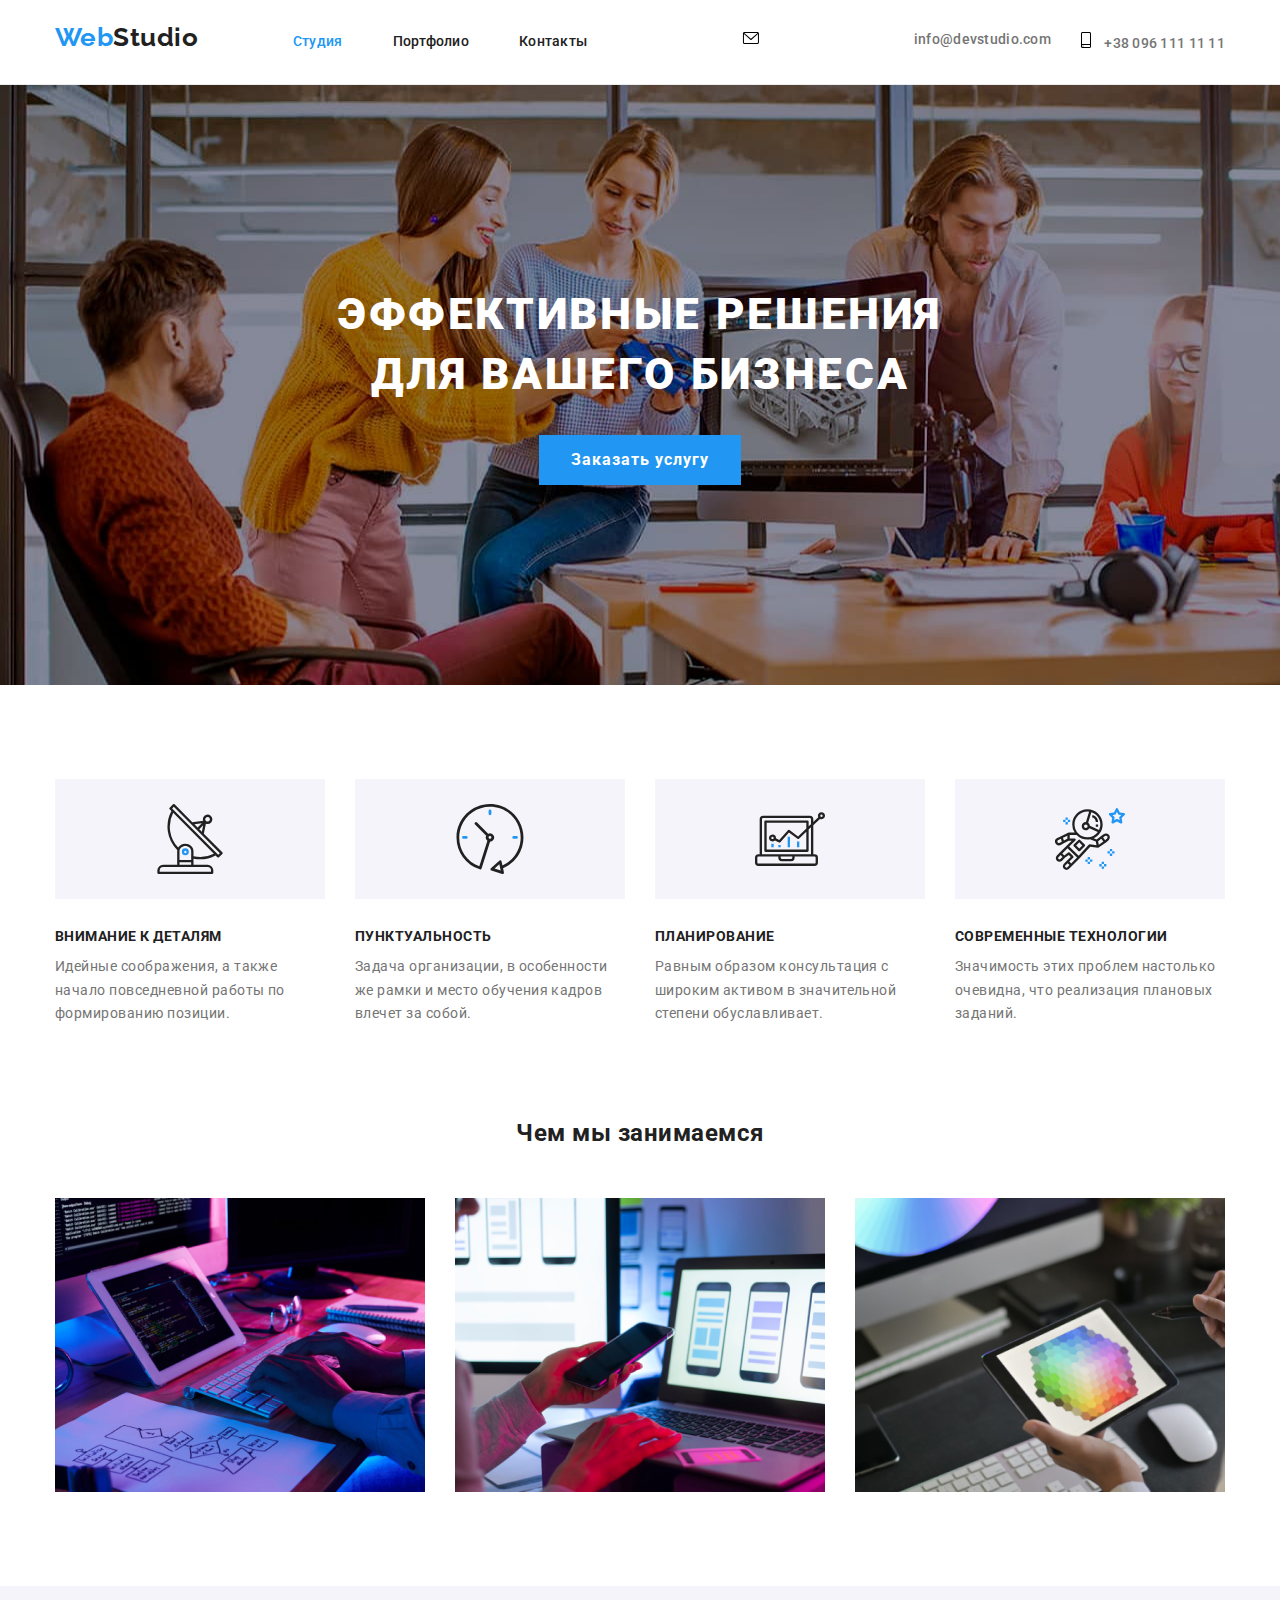
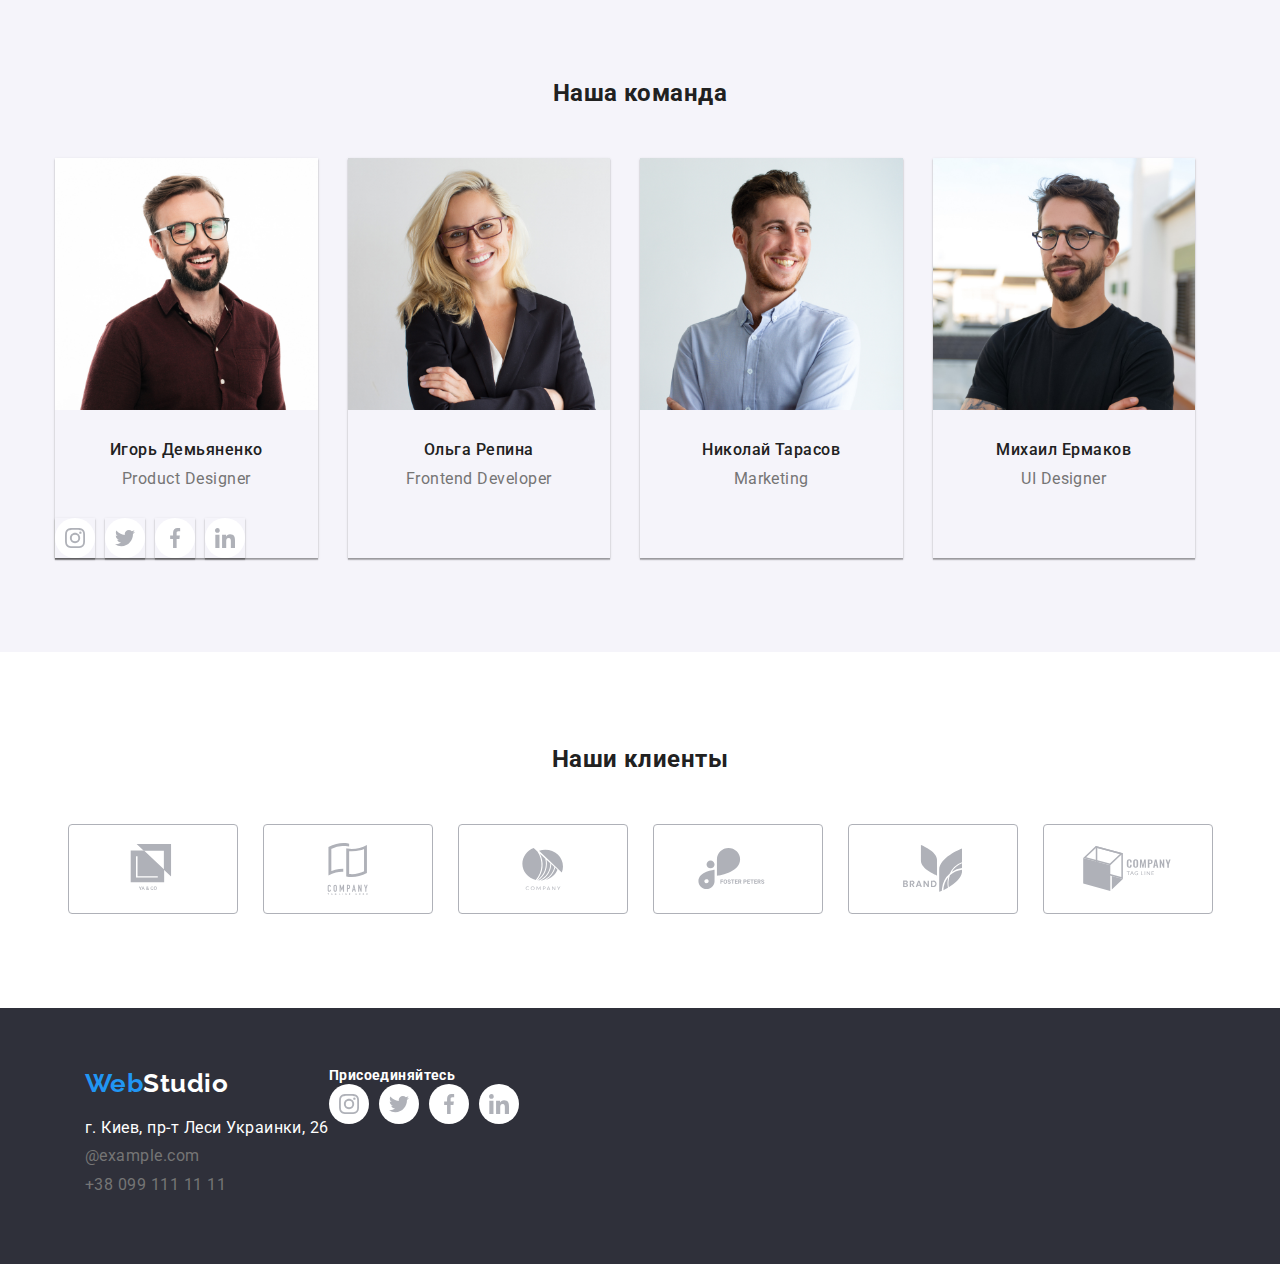
==== index.html @ 3580e2cd "Первый" ====
<!DOCTYPE html>
<html lang="ru">
<head>
    <meta charset="UTF-8">
    <meta http-equiv="X-UA-Compatible" content="IE=edge">
    <meta name="viewport" content="width=device-width, initial-scale=1.0">
    <title>WebStudio</title>
    <link rel="preconnect" href="https://fonts.gstatic.com">
    <link href="https://fonts.googleapis.com/css2?family=Raleway:wght@700&family=Roboto:wght@400;500;700;900&display=swap" rel="stylesheet">
    <link rel="stylesheet" href="https://cdnjs.cloudflare.com/ajax/libs/modern-normalize/1.0.0/modern-normalize.min.css">
    <link rel="stylesheet" href="./css/styles.css">
</head>
<body>
    <!--Верхняя линия-->
    <header class="border">
        <div class="container line">
            <nav class="nav">
                <a href="" class="log link item"><span class="log-part">Web</span>Studio</a>
                <ul class="list site">
                    <li class="menu-item"><a href="./index.html" class="menu link current">Студия</a></li>
                    <li class="menu-item"><a href="./portfolio.html" class="menu link">Портфолио</a></li>
                    <li class="menu-item"><a href="" class="menu link">Контакты</a></li>
                </ul>
            </nav>
                <ul class="list site">
                    <li >
                        <a href="mailto:info@devstudio.com" class="menu add-foot link">
                        <svg class="menu-svg" wigght="16px" height="12px">
                            <use href="./images/symbol-defs.svg#icon-envelope"></use>
                        </svg>
                        info@devstudio.com
                    </a>
                    </li>
                    <li class="gis">
                        <a href="tel:+380961111111" class="menu add-foot link">
                        <svg class="menu-svg" width="10px" height="16px">
                            <use href="./images/symbol-defs.svg#icon-smartphone"></use>
                        </svg>
                        +38 096 111 11 11
                    </a>
                </li>
                </ul>
        </div>
    </header>
    <main>
     <!--Шапка-->
        <section class="hat">
            <h1 class="big-title">Эффективные решения <br> для вашего бизнеса</h1>
            <button type="button" class="button">Заказать услугу</button>
        </section>
        <!--Особенности-->
            <section class="section">
                <div class="container">
                    <h2 class="visually-hidden"> Приоритеты </h2>
                    <ul class="list job ">
                        <li>
                            <div class="block-svg">
                                <svg class="job-svg">
                                    <use href="./images/symbol-defs.svg#icon-antenna"></use>
                                </svg>
                            </div>
                            <h3 class="title">Внимание к деталям</h3>
                            <p class="article">Идейные соображения, а также начало повседневной работы по формированию позиции.</p>
                        </li>
                        <li>
                            <div class="block-svg">
                                <svg class="job-svg">
                                    <use href="./images/symbol-defs.svg#icon-clock"></use>
                                </svg>
                            </div>
                            <h3 class="title">Пунктуальность</h3>
                            <p class="article">Задача организации, в особенности же рамки и место обучения кадров влечет за собой.</p>
                        </li>
                        <li>
                            <div class="block-svg">
                                <svg class="job-svg">
                                    <use href="./images/symbol-defs.svg#icon-diagram"></use>
                                </svg>
                            </div>
                            <h3 class="title">Планирование</h3>
                            <p class="article">Равным образом консультация с широким активом в значительной степени обуславливает.</p>
                        </li>
                        <li>
                            <div class="block-svg">
                                <svg class="job-svg">
                                    <use href="./images/symbol-defs.svg#icon-astronaut"></use>
                                </svg>
                            </div>
                            <h3 class="title" >Современные технологии</h3>
                            <p class="article">Значимость этих проблем настолько очевидна, что реализация плановых заданий.</p>
                        </li>
                    </ul>
                </div>
            </section>
            <!--Занятия-->
            <section class="section page-job">
                <div class="container">
                    <h2 class="title-job">Чем мы занимаемся</h2>
                    <ul class="list job">
                        <li><img src="./images/img.png" width="370" alt="Комп"></li>
                        <li><img src="./images/img(1).png" width="370" alt="Телефон"></li>
                        <li><img src="./images/img(2).png" width="370" alt="Планшет"></li>
                    </ul>
                </div>
            </section>
            <!--Команда-->
            <section class=" section our-squad">
                <div class="container">
                    <h2 class="squad">Наша команда</h2>
                    <ul class="list team">
                        <li>
                            <img src="./images/comands/img.jpg" width="270" alt="Игорь Демьяненко">
                            <h3 class="art-st name">Игорь Демьяненко</h3>
                            <p lang="en" class="art-st work">Product Designer</p>
                            <ul class=" list networks">
                                <li class="li-network" >
                                    <a class="log-network" href="">
                                        <svg class="network-svg">
                                            <use href="./images/symbol-defs.svg#icon-instagram"></use>
                                        </svg>
                                    </a>
                                </li>
                                <li class="li-network" >
                                    <a class="log-network" href="">
                                        <svg class="network-svg">
                                            <use href="./images/symbol-defs.svg#icon-twitter"></use>
                                        </svg>
                                    </a>
                                </li>
                                <li class="li-network" >
                                    <a class="log-network" href="">
                                        <svg class="network-svg">
                                            <use href="./images/symbol-defs.svg#icon-facebook"></use>
                                        </svg>
                                    </a>
                                </li>
                                <li class="li-network" >
                                    <a class="log-network" href="">
                                        <svg class="network-svg">
                                            <use href="./images/symbol-defs.svg#icon-linkedin"></use>
                                        </svg>
                                    </a>
                                </li>
                            </ul>
                        </li>
                        <li>
                            <img src="./images/comands/img(1).jpg" width="270" alt="Ольга Репина">
                            <h3 class="art-st name">Ольга Репина</h3>
                            <p lang="en" class="art-st work">Frontend Developer</p>
                        </li>
                        <li>
                            <img src="./images/comands/img(2).jpg" width="270" alt="Николай Тарасов">
                            <h3 class="art-st name">Николай Тарасов</h3>
                            <p lang="en" class="art-st work">Marketing</p>
                        </li>
                        <li>
                            <img src="./images/comands/img(3).jpg" width="270" alt="Михаил Ермаков">
                            <h3 class="art-st name">Михаил Ермаков</h3>
                            <p lang="en" class="art-st work">UI Designer</p>
                        </li>
                    </ul>
                </div>
            </section>
            <!--Наши клиенты-->
            <section class="section">
                <div class="container">
                    <h2 class="squad">Наши клиенты</h2>
                    <ul class="list clints">
                        <li class="list-clints-svg"> 
                            <a class="list-clints" href="">
                                <svg class="clint-svg" wight="44.27" height="49.23"> 
                                    <use href="./images/symbol-defs.svg#icon-logo"></use>
                                </svg>
                            </a>
                        </li>
                        <li class="list-clints-svg">
                            <a class="list-clints" href="">
                                <svg class="clint-svg" wight="40" height="52">
                                    <use href="./images/symbol-defs.svg#icon-logo2"></use>
                                </svg>
                            </a>
                        </li>
                        <li class="list-clints-svg">
                            <a class="list-clints" href="">
                                <svg class="clint-svg" wight="41" height="42.6">
                                    <use href="./images/symbol-defs.svg#icon-logo3"></use>
                                </svg>
                            </a>
                        </li>
                        <li class="list-clints-svg">
                            <a class="list-clints" href="">
                                <svg class="clint-svg" width="79.66" height="42.02">
                                    <use href="./images/symbol-defs.svg#icon-logo4"></use>
                                </svg>
                            </a>
                        </li>
                        <li class="list-clints-svg">
                            <a class="list-clints" href="">
                                <svg class="clint-svg" width="59" height="47">
                                    <use href="./images/symbol-defs.svg#icon-logo5"></use>
                                </svg>
                            </a>
                        </li>
                        <li class="list-clints-svg">
                            <a class="list-clints" href="">
                                <svg class="clint-svg" width="88.42px" height="45.44px">
                                    <use href="./images/symbol-defs.svg#icon-logo6"></use>
                                </svg>
                            </a>
                        </li>
                    </ul>
                </div>
            </section>
    </main>
    <!--Подвал-->
    <footer class="footer">
        <div class="container footer-flex">
            <div class="footer-hiro">
            <a href="" class="log link footer-log"><span class="log-part">Web</span>Studio</a>
            <address class="add-style">
                <ul class="list">
                    <li class="map gis-foot"> г. Киев, пр-т Леси Украинки, 26 </li>
                    <li class="gis-foot"><a href="mailto:info@example.com" class="link add-foot">@example.com</a></li>
                    <li class="gis-foot"><a href="tel:+380991111111" class="link add-foot">+38 099 111 11 11</a></li>
                </ul>
            </address>
            </div>
            <div class="second-network">
                <h2 class="title-network">Присоединяйтесь</h2>
                <ul class=" list networks">
                    <li class="li-network" >
                        <a class="log-network" href="">
                            <svg class="network-svg">
                                <use href="./images/symbol-defs.svg#icon-instagram"></use>
                            </svg>
                        </a>
                    </li>
                    <li class="li-network" >
                        <a class="log-network" href="">
                            <svg class="network-svg">
                                <use href="./images/symbol-defs.svg#icon-twitter"></use>
                            </svg>
                        </a>
                    </li>
                    <li class="li-network" >
                        <a class="log-network" href="">
                            <svg class="network-svg">
                                <use href="./images/symbol-defs.svg#icon-facebook"></use>
                            </svg>
                        </a>
                    </li>
                    <li class="li-network" >
                        <a class="log-network" href="">
                            <svg class="network-svg">
                                <use href="./images/symbol-defs.svg#icon-linkedin"></use>
                            </svg>
                        </a>
                    </li>
                </ul>
            </div>
        </div>
    </footer>
</body>
</html>
---- css/styles.css ----
/*Общее*/
:root{
    --acttiv-cl: #2196F3;
    --text-cl: #212121;
    --blfon-text-cl: #FFFFFF;
    --articl-text-cl: #757575;
    --network-cl:#AFB1B8;

    --bg-hat: #2F303A;
    --buton:#F5F4FA;
    --second-bg:#E5E5E5;
}
html{
    box-sizing: border-box;
}
*,
*::before,
*::after{
    box-sizing: inherit;
}
body{
    font-family: 'Roboto', sans-serif;
    letter-spacing: 0.03em;
    color: var(--text-cl);
    margin: 0;
}
h1,h2,h3,p{
    margin: 0px;
}
img{
    display: block;
    width: 100%;
}
.visually-hidden {
    position: absolute !important;
    clip: rect(1px 1px 1px 1px);
    clip: rect(1px, 1px, 1px, 1px);
    padding: 0 !important;
    border: 0 !important;
    height: 1px !important;
    width: 1px !important;
    overflow: hidden;
}
.link{
    text-decoration: none;
    color: inherit;
}
.list{
    list-style: none;
    margin: 0px;
    padding: 0px;
}
.container{
    width: 1200px;
    padding-right: 15px;
    padding-left: 15px;
    margin-right: auto;
    margin-left: auto;
}
.section{
    padding-top: 94px;
    padding-bottom: 94px;
}
/*Линия*/
.border{
    border-bottom: 1px solid #ECECEC;
}
.line{
    display: flex;
    align-items: center;
    justify-content: flex-start;
}
.nav{
    margin-right: auto;
}
.site{
    display: inline-flex;
}
.site .menu-item{
    margin-right: 50px;
}
.menu-item .menu{
    padding-top: 32px;
    padding-bottom: 32px;
}
.list .menu{
    display: block;
    padding-top: 32px;
    padding-bottom: 32px;
}
.site li:last-child{
    margin-right: 0px;
}
.log{
    font-family: 'Raleway', sans-serif;
    font-weight: bold;
    font-size: 26px;
    line-height: 1.19;
}
.log-part{
    color: var(--acttiv-cl);
}
.menu-item{    
    display: block;
}
.item{
    margin-right: 90px;
}
.menu{
    font-weight: 500;
    font-size: 14px;
    line-height: 1.14;
    letter-spacing: 0.02em;
}
.menu:hover,
.menu:focus{
    color: var(--acttiv-cl);
}
.menu.link.current{
    color: var(--acttiv-cl);
}
.gis{
    margin-left: 30px;
}
.menu-svg{
    display: inline-block;
    margin-left: 0px;
    margin-right: 10px;
}
/*Шапка*/
.hat{
    background-image: url(/images/grup.jpg);
    background-repeat: no-repeat;
    background-size: cover;
    max-width: 1600px;
    background-color: var(--bg-hat);
    text-align: center;
    margin-top: auto;
    margin-bottom: auto;
    padding-bottom: 200px;
    padding-top: 200px;
}
.big-title{
    color: var(--blfon-text-cl);
    font-weight: 900;
    font-size: 44px;
    line-height: 1.36;
    text-transform: uppercase;
    letter-spacing: 0.06em;
    margin-bottom: 30px;
}
.button{
    background-color: var(--acttiv-cl);
    color: var(--blfon-text-cl);
    font-weight: bold;
    font-size: 16px;
    line-height: 1.87;
    letter-spacing: 0.06em;
    cursor: pointer;
    min-width: 200px;
    min-height: 50px;
    padding: 10px 32px;
    text-align: center;
    border: none;
}
.button:hover,
.button:focus{
    background-color: var(--acttiv-cl);
    color: var(--blfon-text-cl);
}
.team{
    display: flex;
}
/*Текст*/
.job{
    display:flex;
}
.job li{
    margin-right: 30px;
}
.job li:last-child{
    margin-right: 0px;
}
.block-svg{
    padding-top: 25px;
    margin-bottom: 30px;
    width: 270px;
    height: 120px;
    background-color: var(--buton);
}
.job-svg{
    display: block;
    margin-left: auto;
    margin-right: auto;
    width: 70px;
    height: 70px;
}
.title{
    font-weight: bold;
    font-size: 14px;
    line-height: 1.14;
    text-transform: uppercase;
    margin-bottom: 10px;
}
.page-job{
    padding-top: 0px;
}
.title-job{
    margin-bottom: 50px;
    text-align: center;
}
.article{
    color: var(--articl-text-cl);
    font-size: 14px;
    line-height: 1.71;
}
.art-st{
    text-align: center;
    font-size: 16px;
    line-height: 1.19;    
}
.name{
    font-weight: 500;
    margin-top: 30px;
    margin-bottom: 10px;
}
.work{
    color: var(--articl-text-cl);
    margin-bottom: 30px;
}
.our-squad{
    background-color:#F5F4FA ;
}
.squad{
    text-align: center;
    margin-bottom: 50px;
}
.team li{
    margin-right: 30px;
    box-shadow:  0px 1px 3px rgba(0, 0, 0, 0.12), 0px 1px 1px rgba(0, 0, 0, 0.14), 0px 2px 1px rgba(0, 0, 0, 0.2);
}
.networks{
    display: inline-flex;
    
}
.li-network:not(:last-child){
    margin-right: 10px;
}
.log-network{
    display: flex;
    align-items: center;
    justify-content: center;
    width: 40px;
    height: 40px;
    border-radius: 50%;
    background-color: #FFFFFF;
}
.log-network:hover .network-svg,
.log-network:focus .network-svg{
    fill: var(--buton);
}
.log-network:hover,
.log-network:hover{
    background-color: var(--acttiv-cl);
}
.network-svg{
    width: 20px;
    height: 20px;
    fill: var(--network-cl);
}
/*Наши клиенты*/
.clints{
    display: flex;
}
.list-clints-svg{
    margin-left: auto;
    margin-right: auto;
}
.list-clints{
    display: flex;
    align-items: center;
    justify-content: center;
    width: 170px;
    height: 90px;
    border: 1px solid #AFB1B8;
    box-sizing: border-box;
    border-radius: 4px;
}
.clint-svg{
    fill: #AFB1B8;
}
.list-clints:hover .clint-svg,
.list-clints:focus .clint-svg{
    fill: var(--acttiv-cl);
}
.list-clints:hover,
.list-clints:focus{
    border-color: var(--acttiv-cl);
}
/*Футер*/
.footer{
    background-color: var(--bg-hat);
    color: var(--blfon-text-cl);
    padding-top: 60px;
    padding-bottom: 60px;
}
.add-style{
    margin-top: 20px;
    font-style: inherit;
}
.map{
    color: var(--blfon-text-cl);
}
.add-foot{
    color: var(--articl-text-cl);
}
.add-foot:hover,
.add-foot:focus{
    color: var(--acttiv-cl);
}
.gis-foot{
    margin-bottom: 10px;
}
.footer-flex{
    display: flex;
}
.footer-hiro{
    display: block;
    margin-left: 30px;
}
.title-network{
    font-weight: bold;
    font-size: 14px;
    line-height: 1.14;
    letter-spacing: 0.03em;
}
.second-network{
    display: block;
}
/*Page2*/
.search{
    display: flex;
    justify-content: center;
    margin-bottom: 50px;
}
.content{
    display: flex;
    flex-wrap: wrap;
    padding: 0px;
    margin-right: -30px;
    margin-top: -30px;
    margin-left: -30px;
}
.card{
    padding: 20px 24px;
}
.list-img{
    background: #FFFFFF;
    border: 1px solid #EEEEEE;
    margin-top: 30px;
}
.content>.list-img{
    flex-basis: calc((100% - 3 * 30px) / 3);
    margin-top: 30px;
    margin-left: 30px;
}
.manu-work{
    font-weight: 500;
    font-size: 16px;
    line-height: 1.67;
    text-align: center;
    cursor: pointer;
    padding: 6px 22px;
    margin-left: 8px;
    border: none;
    border-radius: 5px;
}
.manu-work:hover,
.manu-work:focus{
    background-color: var(--acttiv-cl);
    color: var(--buton);
}
.manu-work.all{
    background-color: var(--acttiv-cl);
    color: var(--blfon-text-cl);
}
.second-title{
    font-weight: bold;
    font-size: 18px;
    line-height: 2;
    letter-spacing: 0.06em;
    margin-bottom: 5px;
}
.asid{
    color: var(--articl-text-cl);
    font-size: 16px;
    line-height: 1.9;
}
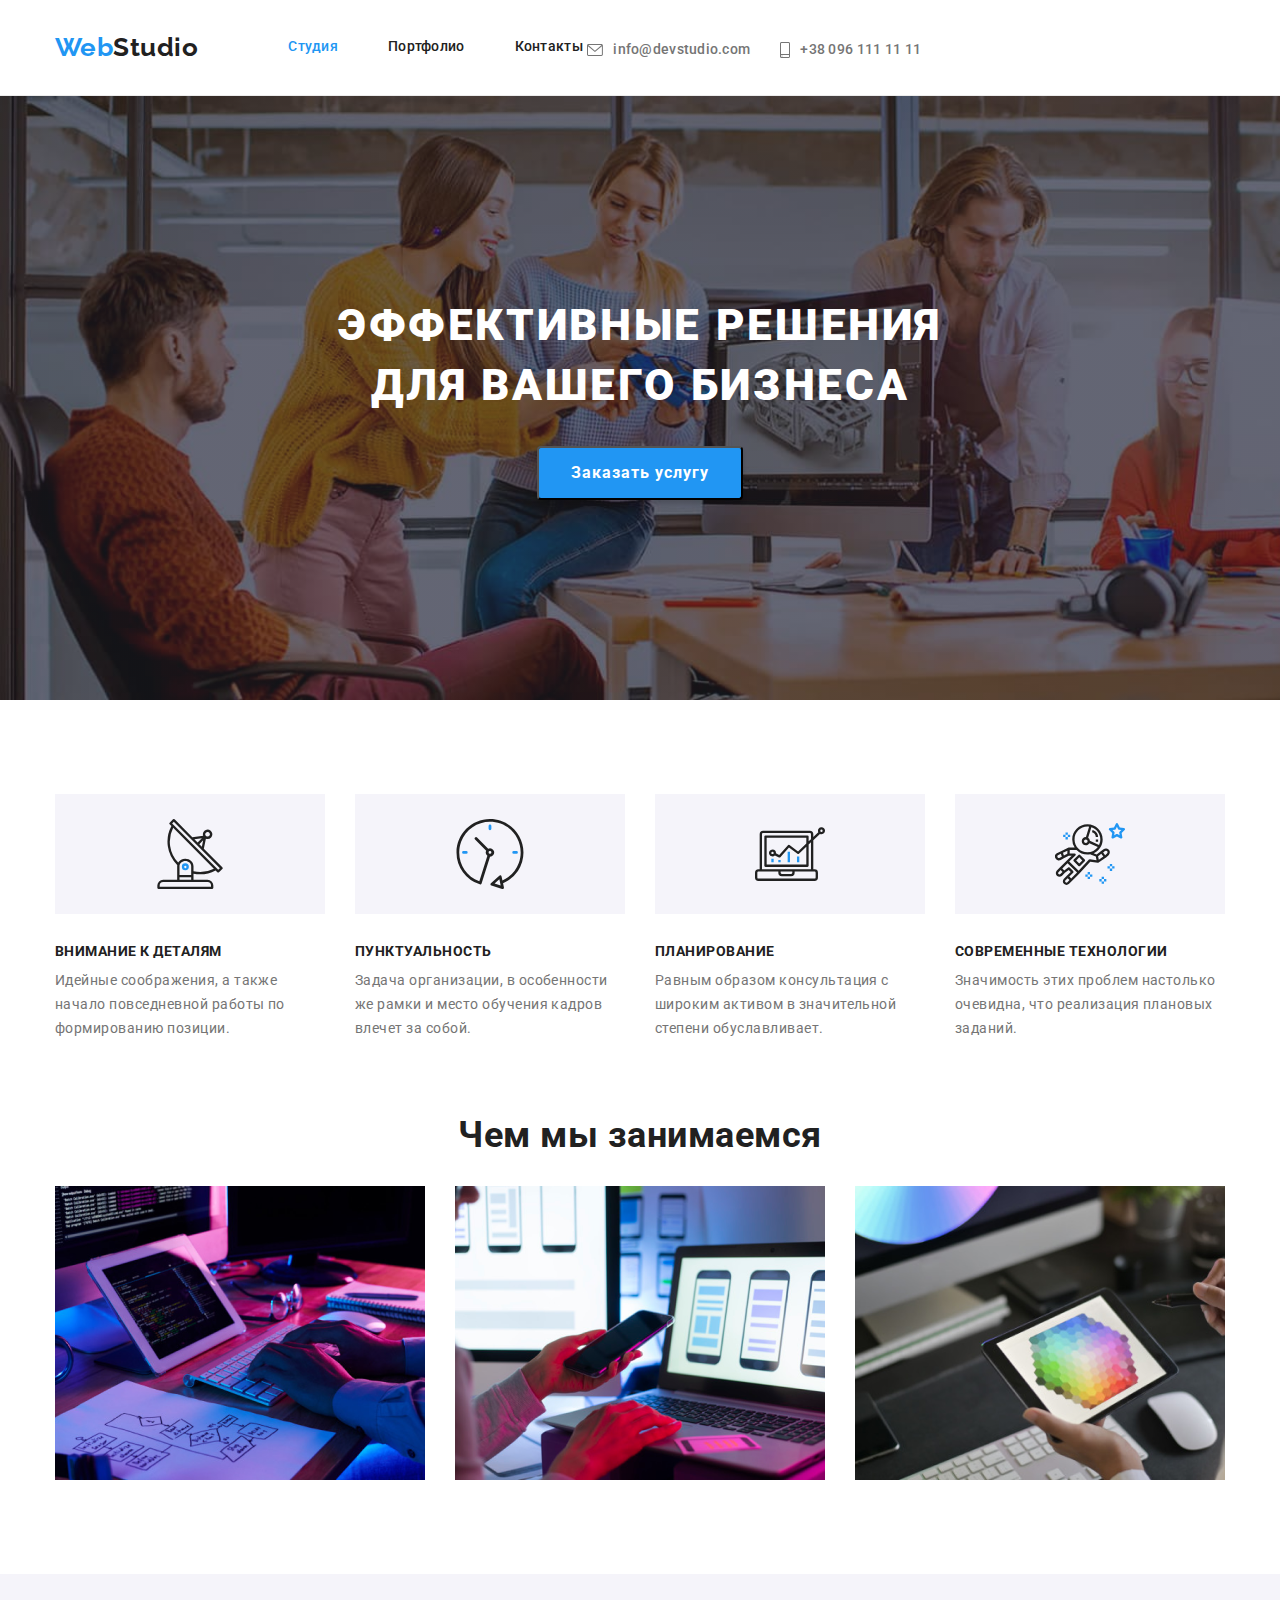
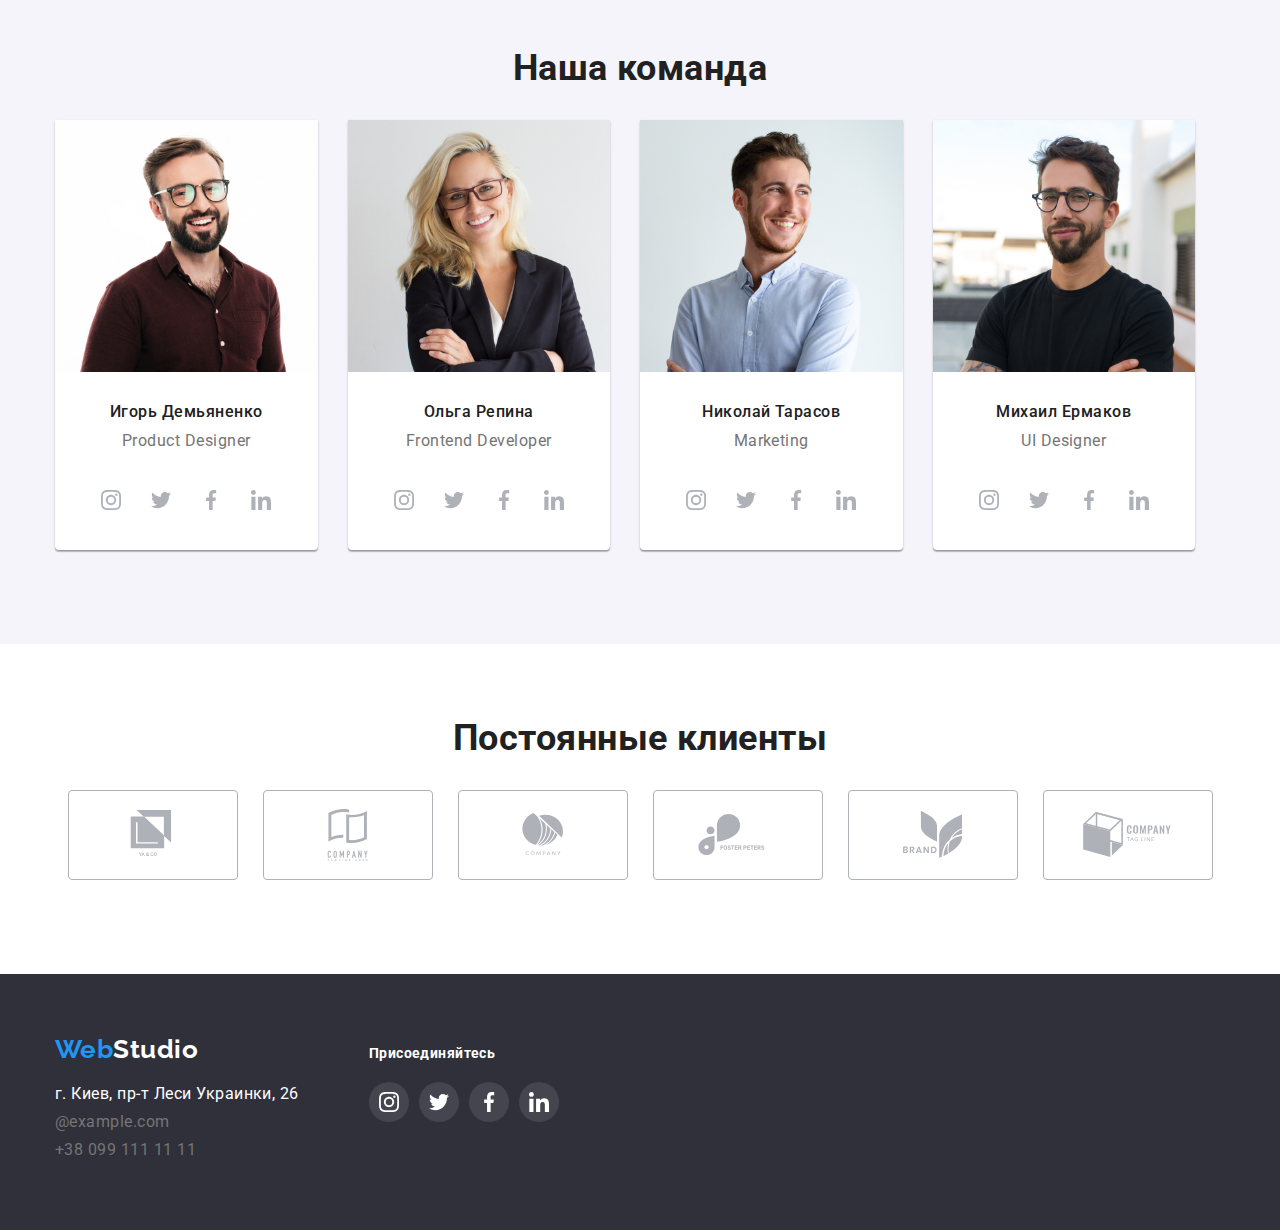
==== commit 00ea0f18: "Дз4" ====
--- a/index.html
+++ b/index.html
@@ -13,8 +13,8 @@
 <body>
     <!--Верхняя линия-->
     <header class="border">
-        <div class="container line">
-            <nav class="nav">
+        <div class="container">
+            <nav class="line">
                 <a href="" class="log link item"><span class="log-part">Web</span>Studio</a>
                 <ul class="list site">
                     <li class="menu-item"><a href="./index.html" class="menu link current">Студия</a></li>
@@ -23,15 +23,15 @@
                 </ul>
             </nav>
                 <ul class="list site">
-                    <li >
+                    <li class="list-gis">
                         <a href="mailto:info@devstudio.com" class="menu add-foot link">
-                        <svg class="menu-svg" wigght="16px" height="12px">
+                        <svg class="menu-svg" width="16px" height="12px">
                             <use href="./images/symbol-defs.svg#icon-envelope"></use>
                         </svg>
                         info@devstudio.com
                     </a>
                     </li>
-                    <li class="gis">
+                    <li class="list-gis gis">
                         <a href="tel:+380961111111" class="menu add-foot link">
                         <svg class="menu-svg" width="10px" height="16px">
                             <use href="./images/symbol-defs.svg#icon-smartphone"></use>
@@ -108,7 +108,7 @@
                 <div class="container">
                     <h2 class="squad">Наша команда</h2>
                     <ul class="list team">
-                        <li>
+                        <li class="squad-list">
                             <img src="./images/comands/img.jpg" width="270" alt="Игорь Демьяненко">
                             <h3 class="art-st name">Игорь Демьяненко</h3>
                             <p lang="en" class="art-st work">Product Designer</p>
@@ -120,7 +120,7 @@
                                         </svg>
                                     </a>
                                 </li>
-                                <li class="li-network" >
+                                <li class="li-network">
                                     <a class="log-network" href="">
                                         <svg class="network-svg">
                                             <use href="./images/symbol-defs.svg#icon-twitter"></use>
@@ -143,20 +143,110 @@
                                 </li>
                             </ul>
                         </li>
-                        <li>
+                        <li class="squad-list">
                             <img src="./images/comands/img(1).jpg" width="270" alt="Ольга Репина">
                             <h3 class="art-st name">Ольга Репина</h3>
                             <p lang="en" class="art-st work">Frontend Developer</p>
-                        </li>
-                        <li>
+                            <ul class=" list networks">
+                                <li class="li-network" >
+                                    <a class="log-network" href="">
+                                        <svg class="network-svg">
+                                            <use href="./images/symbol-defs.svg#icon-instagram"></use>
+                                        </svg>
+                                    </a>
+                                </li>
+                                <li class="li-network" >
+                                    <a class="log-network" href="">
+                                        <svg class="network-svg">
+                                            <use href="./images/symbol-defs.svg#icon-twitter"></use>
+                                        </svg>
+                                    </a>
+                                </li>
+                                <li class="li-network" >
+                                    <a class="log-network" href="">
+                                        <svg class="network-svg">
+                                            <use href="./images/symbol-defs.svg#icon-facebook"></use>
+                                        </svg>
+                                    </a>
+                                </li>
+                                <li class="li-network" >
+                                    <a class="log-network" href="">
+                                        <svg class="network-svg">
+                                            <use href="./images/symbol-defs.svg#icon-linkedin"></use>
+                                        </svg>
+                                    </a>
+                                </li>
+                            </ul>
+                        </li>
+                        <li class="squad-list">
                             <img src="./images/comands/img(2).jpg" width="270" alt="Николай Тарасов">
                             <h3 class="art-st name">Николай Тарасов</h3>
                             <p lang="en" class="art-st work">Marketing</p>
-                        </li>
-                        <li>
+                            <ul class=" list networks">
+                                <li class="li-network" >
+                                    <a class="log-network" href="">
+                                        <svg class="network-svg">
+                                            <use href="./images/symbol-defs.svg#icon-instagram"></use>
+                                        </svg>
+                                    </a>
+                                </li>
+                                <li class="li-network" >
+                                    <a class="log-network" href="">
+                                        <svg class="network-svg">
+                                            <use href="./images/symbol-defs.svg#icon-twitter"></use>
+                                        </svg>
+                                    </a>
+                                </li>
+                                <li class="li-network" >
+                                    <a class="log-network" href="">
+                                        <svg class="network-svg">
+                                            <use href="./images/symbol-defs.svg#icon-facebook"></use>
+                                        </svg>
+                                    </a>
+                                </li>
+                                <li class="li-network" >
+                                    <a class="log-network" href="">
+                                        <svg class="network-svg">
+                                            <use href="./images/symbol-defs.svg#icon-linkedin"></use>
+                                        </svg>
+                                    </a>
+                                </li>
+                            </ul>
+                        </li>
+                        <li class="squad-list">
                             <img src="./images/comands/img(3).jpg" width="270" alt="Михаил Ермаков">
                             <h3 class="art-st name">Михаил Ермаков</h3>
                             <p lang="en" class="art-st work">UI Designer</p>
+                            <ul class=" list networks">
+                                <li class="li-network" >
+                                    <a class="log-network" href="">
+                                        <svg class="network-svg">
+                                            <use href="./images/symbol-defs.svg#icon-instagram"></use>
+                                        </svg>
+                                    </a>
+                                </li>
+                                <li class="li-network" >
+                                    <a class="log-network" href="">
+                                        <svg class="network-svg">
+                                            <use href="./images/symbol-defs.svg#icon-twitter"></use>
+                                        </svg>
+                                    </a>
+                                </li>
+                                <li class="li-network" >
+                                    <a class="log-network" href="">
+                                        <svg class="network-svg">
+                                            <use href="./images/symbol-defs.svg#icon-facebook"></use>
+                                        </svg>
+                                    </a>
+                                </li>
+                                <li class="li-network" >
+                                    <a class="log-network" href="">
+                                        <svg class="network-svg">
+                                            <use href="./images/symbol-defs.svg#icon-linkedin"></use>
+                                        </svg>
+                                    </a>
+                                </li>
+                            </ul>
                         </li>
                     </ul>
                 </div>
@@ -164,7 +254,7 @@
             <!--Наши клиенты-->
             <section class="section">
                 <div class="container">
-                    <h2 class="squad">Наши клиенты</h2>
+                    <h2 class="squad">Постоянные клиенты</h2>
                     <ul class="list clints">
                         <li class="list-clints-svg"> 
                             <a class="list-clints" href="">
@@ -227,31 +317,31 @@
             </div>
             <div class="second-network">
                 <h2 class="title-network">Присоединяйтесь</h2>
-                <ul class=" list networks">
+                <ul class=" list footer-networks">
                     <li class="li-network" >
-                        <a class="log-network" href="">
-                            <svg class="network-svg">
+                        <a class="log-network footer-link" href="">
+                            <svg class="foot-network-svg">
                                 <use href="./images/symbol-defs.svg#icon-instagram"></use>
                             </svg>
                         </a>
                     </li>
                     <li class="li-network" >
-                        <a class="log-network" href="">
-                            <svg class="network-svg">
+                        <a class="log-network footer-link" href="">
+                            <svg class="foot-network-svg">
                                 <use href="./images/symbol-defs.svg#icon-twitter"></use>
                             </svg>
                         </a>
                     </li>
                     <li class="li-network" >
-                        <a class="log-network" href="">
-                            <svg class="network-svg">
+                        <a class="log-network footer-link" href="">
+                            <svg class="foot-network-svg">
                                 <use href="./images/symbol-defs.svg#icon-facebook"></use>
                             </svg>
                         </a>
                     </li>
                     <li class="li-network" >
-                        <a class="log-network" href="">
-                            <svg class="network-svg">
+                        <a class="log-network footer-link" href="">
+                            <svg class="foot-network-svg">
                                 <use href="./images/symbol-defs.svg#icon-linkedin"></use>
                             </svg>
                         </a>
--- a/css/styles.css
+++ b/css/styles.css
@@ -42,6 +42,7 @@
     overflow: hidden;
 }
 .link{
+    display: block;
     text-decoration: none;
     color: inherit;
 }
@@ -56,6 +57,7 @@
     padding-left: 15px;
     margin-right: auto;
     margin-left: auto;
+    margin-top: 0px;
 }
 .section{
     padding-top: 94px;
@@ -66,15 +68,29 @@
     border-bottom: 1px solid #ECECEC;
 }
 .line{
-    display: flex;
+    display: inline-flex;
     align-items: center;
     justify-content: flex-start;
-}
-.nav{
-    margin-right: auto;
+    box-sizing: border-box;
+    margin-bottom: 0;
+}
+.log{
+    font-family: 'Raleway', sans-serif;
+    font-weight: bold;
+    font-size: 26px;
+    line-height: 1.19;
+}
+.item{
+    margin-right: 90px;
+    padding-top: 32px;
+    padding-bottom: 32px;
+}
+.log-part{
+    color: var(--acttiv-cl);
 }
 .site{
     display: inline-flex;
+    margin-right: auto;
 }
 .site .menu-item{
     margin-right: 50px;
@@ -84,29 +100,18 @@
     padding-bottom: 32px;
 }
 .list .menu{
-    display: block;
     padding-top: 32px;
     padding-bottom: 32px;
 }
 .site li:last-child{
     margin-right: 0px;
 }
-.log{
-    font-family: 'Raleway', sans-serif;
-    font-weight: bold;
-    font-size: 26px;
-    line-height: 1.19;
-}
-.log-part{
-    color: var(--acttiv-cl);
-}
 .menu-item{    
     display: block;
 }
-.item{
-    margin-right: 90px;
-}
 .menu{
+    display: inline-flex;
+    align-items: center;
     font-weight: 500;
     font-size: 14px;
     line-height: 1.14;
@@ -123,13 +128,12 @@
     margin-left: 30px;
 }
 .menu-svg{
-    display: inline-block;
-    margin-left: 0px;
+    fill: currentColor;
     margin-right: 10px;
 }
 /*Шапка*/
 .hat{
-    background-image: url(/images/grup.jpg);
+    background-image: linear-gradient( to right, rgba(47, 48, 58, 0.4), rgba(47, 48, 58, 0.4) ), url(/images/grup.jpg);
     background-repeat: no-repeat;
     background-size: cover;
     max-width: 1600px;
@@ -161,7 +165,8 @@
     min-height: 50px;
     padding: 10px 32px;
     text-align: center;
-    border: none;
+    box-shadow: 0px 4px 4px rgba(0, 0, 0, 0.15);
+    border-radius: 4px;
 }
 .button:hover,
 .button:focus{
@@ -170,6 +175,8 @@
 }
 .team{
     display: flex;
+    justify-content: space-between;
+    text-align: center;
 }
 /*Текст*/
 .job{
@@ -206,6 +213,9 @@
     padding-top: 0px;
 }
 .title-job{
+    font-weight: bold;
+    font-size: 36px;
+    line-height: 1.16px;
     margin-bottom: 50px;
     text-align: center;
 }
@@ -232,16 +242,22 @@
     background-color:#F5F4FA ;
 }
 .squad{
+    font-weight: bold;
+    font-size: 36px;
+    line-height: 1.16px;
     text-align: center;
     margin-bottom: 50px;
 }
-.team li{
+.squad-list{
+    background: #ffffff;
+    width: 270px;
     margin-right: 30px;
     box-shadow:  0px 1px 3px rgba(0, 0, 0, 0.12), 0px 1px 1px rgba(0, 0, 0, 0.14), 0px 2px 1px rgba(0, 0, 0, 0.2);
+    padding-bottom: 30px;
+    border-radius: 0px 0px 4px 4px;
 }
 .networks{
-    display: inline-flex;
-    
+    display: inline-flex; 
 }
 .li-network:not(:last-child){
     margin-right: 10px;
@@ -323,10 +339,10 @@
 }
 .footer-flex{
     display: flex;
+    align-items: baseline;
 }
 .footer-hiro{
-    display: block;
-    margin-left: 30px;
+    margin-right: 70px;
 }
 .title-network{
     font-weight: bold;
@@ -336,6 +352,24 @@
 }
 .second-network{
     display: block;
+}
+.footer-networks{
+    display: flex;
+    justify-content: center;
+    margin-top: 20px;
+    margin-left: 0;
+}
+.footer-link{
+    background-color: var(--bg-hat);
+}
+.foot-network-svg{
+    width: 20px;
+    height: 20px;
+    fill: #FFFFFF;   
+    
+}
+.footer-link{
+background: rgba(255, 255, 255, 0.1);
 }
 /*Page2*/
 .search{
@@ -351,9 +385,7 @@
     margin-top: -30px;
     margin-left: -30px;
 }
-.card{
-    padding: 20px 24px;
-}
+
 .list-img{
     background: #FFFFFF;
     border: 1px solid #EEEEEE;
@@ -363,6 +395,13 @@
     flex-basis: calc((100% - 3 * 30px) / 3);
     margin-top: 30px;
     margin-left: 30px;
+}
+.card-link:hover,
+.card-link:focus{
+    box-shadow: 0px 1px 1px rgba(0, 0, 0, 0.12), 0px 4px 4px rgba(0, 0, 0, 0.06), 1px 4px 6px rgba(0, 0, 0, 0.16);
+}
+.card{
+    padding: 20px 24px;
 }
 .manu-work{
     font-weight: 500;
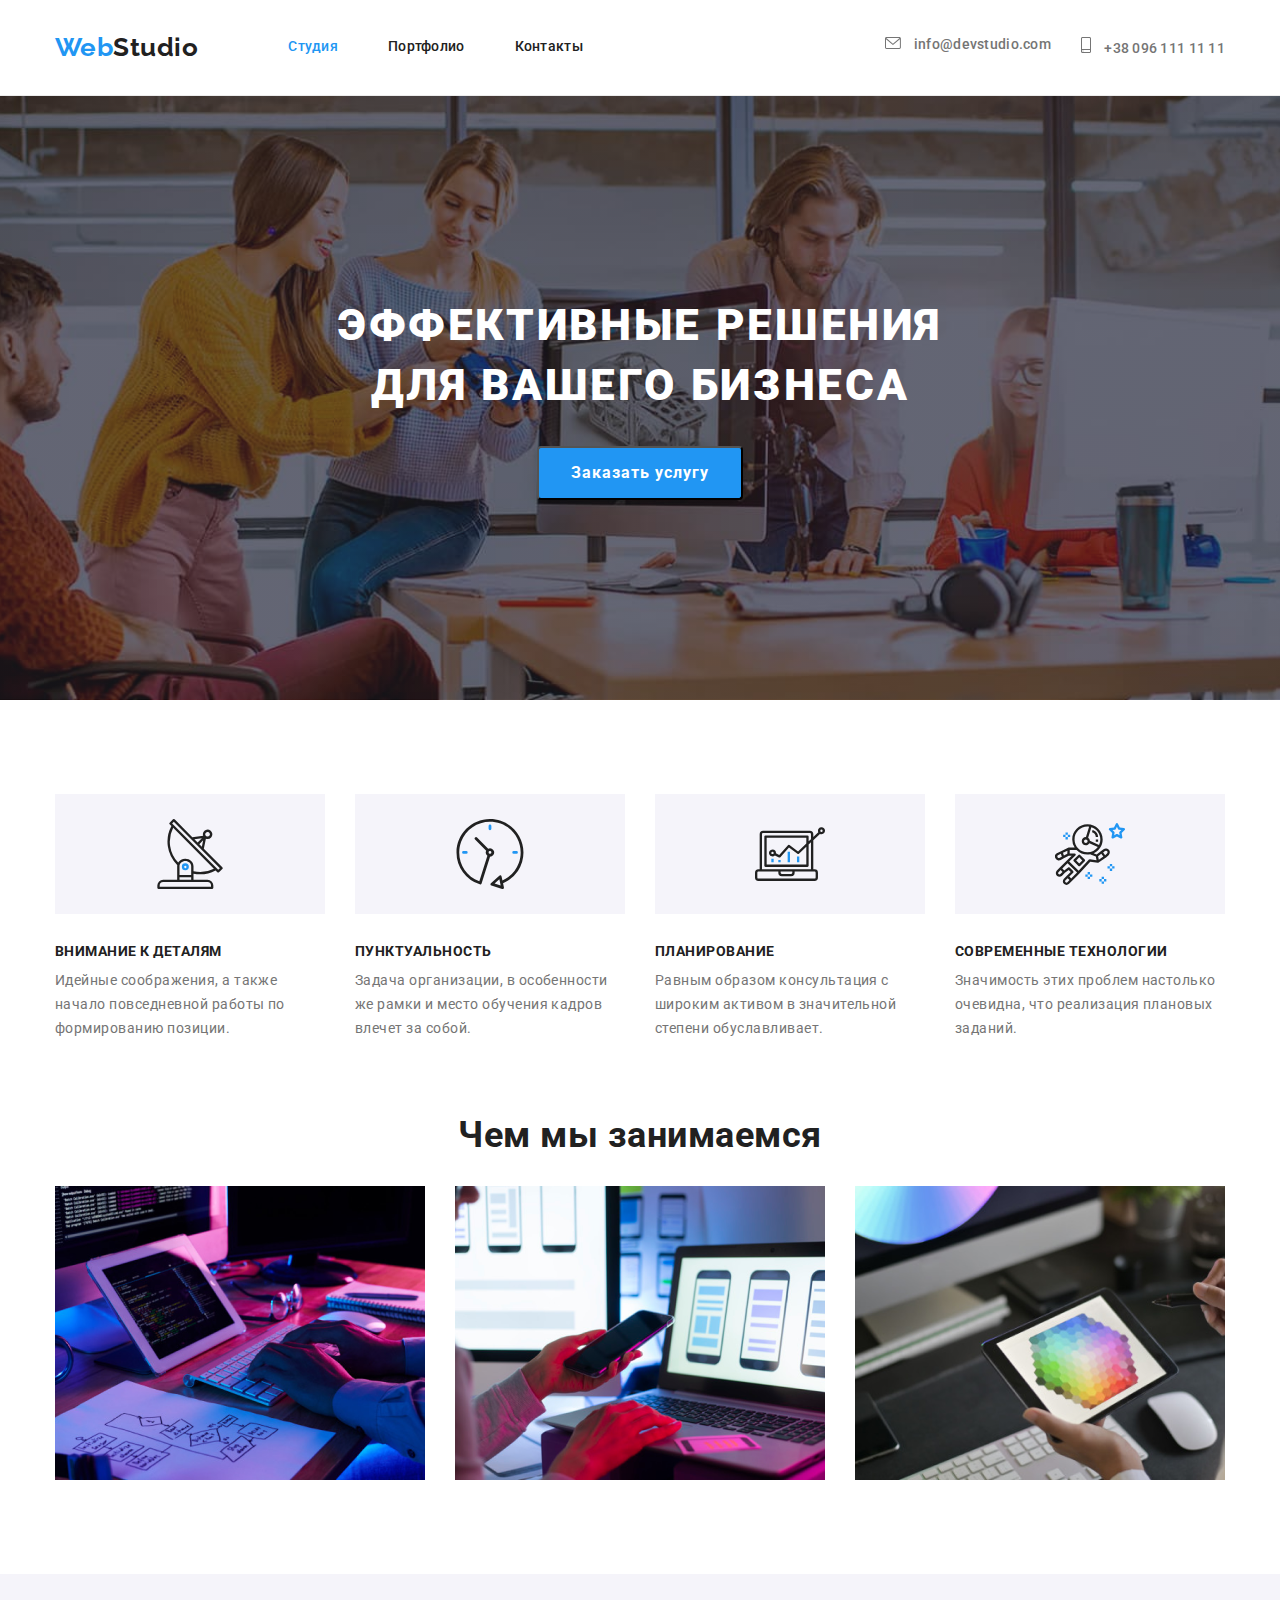
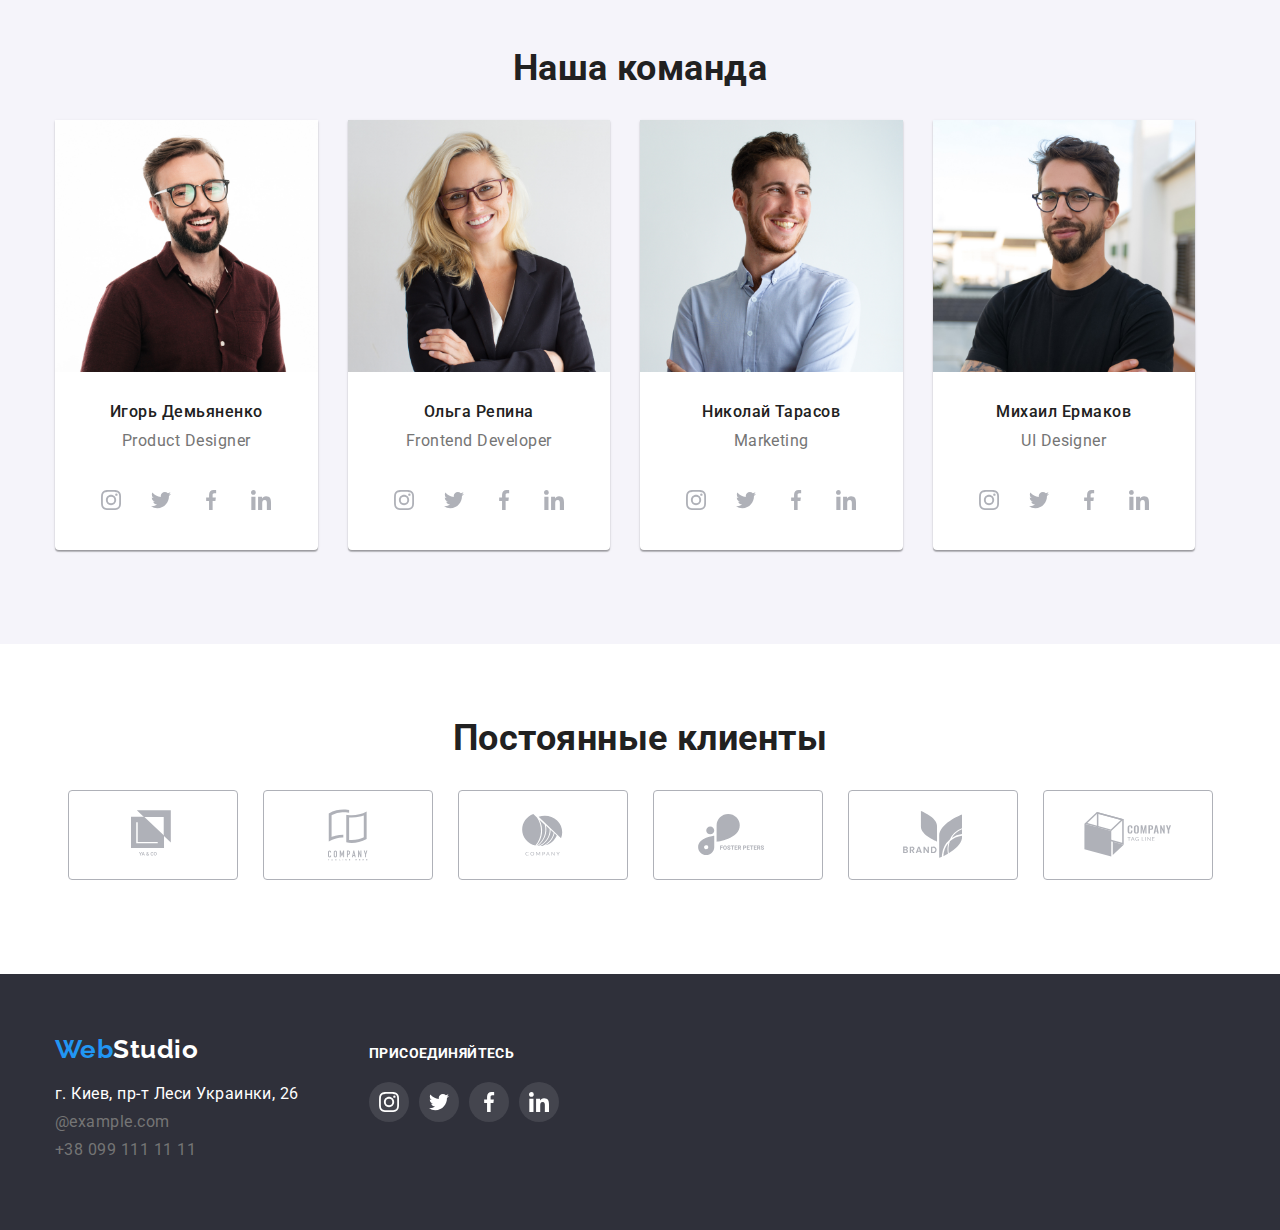
==== commit 89aff96b: "Дз4-1" ====
--- a/index.html
+++ b/index.html
@@ -6,19 +6,19 @@
     <meta name="viewport" content="width=device-width, initial-scale=1.0">
     <title>WebStudio</title>
     <link rel="preconnect" href="https://fonts.gstatic.com">
-    <link href="https://fonts.googleapis.com/css2?family=Raleway:wght@700&family=Roboto:wght@400;500;700;900&display=swap" rel="stylesheet">
+    <link rel="stylesheet" href="https://fonts.googleapis.com/css2?family=Raleway:wght@700&family=Roboto:wght@400;500;700;900&display=swap" >
     <link rel="stylesheet" href="https://cdnjs.cloudflare.com/ajax/libs/modern-normalize/1.0.0/modern-normalize.min.css">
     <link rel="stylesheet" href="./css/styles.css">
 </head>
 <body>
     <!--Верхняя линия-->
     <header class="border">
-        <div class="container">
-            <nav class="line">
-                <a href="" class="log link item"><span class="log-part">Web</span>Studio</a>
+        <div class="container line">
+            <a href="" class="log link item"><span class="log-part">Web</span>Studio</a>
+            <nav class="nav">
                 <ul class="list site">
                     <li class="menu-item"><a href="./index.html" class="menu link current">Студия</a></li>
-                    <li class="menu-item"><a href="./portfolio.html" class="menu link">Портфолио</a></li>
+                    <li class="menu-item"><a href="./portfolio.html" class="menu link ">Портфолио</a></li>
                     <li class="menu-item"><a href="" class="menu link">Контакты</a></li>
                 </ul>
             </nav>
@@ -258,42 +258,42 @@
                     <ul class="list clints">
                         <li class="list-clints-svg"> 
                             <a class="list-clints" href="">
-                                <svg class="clint-svg" wight="44.27" height="49.23"> 
+                                <svg class="clint-svg" width="44px" height="49px"> 
                                     <use href="./images/symbol-defs.svg#icon-logo"></use>
                                 </svg>
                             </a>
                         </li>
                         <li class="list-clints-svg">
                             <a class="list-clints" href="">
-                                <svg class="clint-svg" wight="40" height="52">
+                                <svg class="clint-svg" width="40px" height="52px">
                                     <use href="./images/symbol-defs.svg#icon-logo2"></use>
                                 </svg>
                             </a>
                         </li>
                         <li class="list-clints-svg">
                             <a class="list-clints" href="">
-                                <svg class="clint-svg" wight="41" height="42.6">
+                                <svg class="clint-svg" width="41px" height="42px">
                                     <use href="./images/symbol-defs.svg#icon-logo3"></use>
                                 </svg>
                             </a>
                         </li>
                         <li class="list-clints-svg">
                             <a class="list-clints" href="">
-                                <svg class="clint-svg" width="79.66" height="42.02">
+                                <svg class="clint-svg" width="79px" height="42px">
                                     <use href="./images/symbol-defs.svg#icon-logo4"></use>
                                 </svg>
                             </a>
                         </li>
                         <li class="list-clints-svg">
                             <a class="list-clints" href="">
-                                <svg class="clint-svg" width="59" height="47">
+                                <svg class="clint-svg" width="59px" height="47px">
                                     <use href="./images/symbol-defs.svg#icon-logo5"></use>
                                 </svg>
                             </a>
                         </li>
                         <li class="list-clints-svg">
                             <a class="list-clints" href="">
-                                <svg class="clint-svg" width="88.42px" height="45.44px">
+                                <svg class="clint-svg" width="88px" height="45px">
                                     <use href="./images/symbol-defs.svg#icon-logo6"></use>
                                 </svg>
                             </a>
@@ -316,7 +316,7 @@
             </address>
             </div>
             <div class="second-network">
-                <h2 class="title-network">Присоединяйтесь</h2>
+                <h2 class="title-network">ПРИСОЕДИНЯЙТЕСЬ</h2>
                 <ul class=" list footer-networks">
                     <li class="li-network" >
                         <a class="log-network footer-link" href="">
--- a/css/styles.css
+++ b/css/styles.css
@@ -68,11 +68,9 @@
     border-bottom: 1px solid #ECECEC;
 }
 .line{
-    display: inline-flex;
+    display: flex;
     align-items: center;
     justify-content: flex-start;
-    box-sizing: border-box;
-    margin-bottom: 0;
 }
 .log{
     font-family: 'Raleway', sans-serif;
@@ -89,7 +87,9 @@
     color: var(--acttiv-cl);
 }
 .site{
-    display: inline-flex;
+    display: flex;
+}
+.nav{
     margin-right: auto;
 }
 .site .menu-item{
@@ -110,8 +110,6 @@
     display: block;
 }
 .menu{
-    display: inline-flex;
-    align-items: center;
     font-weight: 500;
     font-size: 14px;
     line-height: 1.14;
@@ -133,7 +131,7 @@
 }
 /*Шапка*/
 .hat{
-    background-image: linear-gradient( to right, rgba(47, 48, 58, 0.4), rgba(47, 48, 58, 0.4) ), url(/images/grup.jpg);
+    background-image: linear-gradient( to right, rgba(47, 48, 58, 0.4), rgba(47, 48, 58, 0.4) ), url(../images/grup.jpg);
     background-repeat: no-repeat;
     background-size: cover;
     max-width: 1600px;
@@ -143,6 +141,7 @@
     margin-bottom: auto;
     padding-bottom: 200px;
     padding-top: 200px;
+    background-position: center;
 }
 .big-title{
     color: var(--blfon-text-cl);
@@ -276,7 +275,7 @@
     fill: var(--buton);
 }
 .log-network:hover,
-.log-network:hover{
+.log-network:focus{
     background-color: var(--acttiv-cl);
 }
 .network-svg{
@@ -418,6 +417,7 @@
 .manu-work:focus{
     background-color: var(--acttiv-cl);
     color: var(--buton);
+    box-shadow: 0px 3px 1px rgba(0, 0, 0, 0.1), 0px 1px 2px rgba(0, 0, 0, 0.08), 0px 2px 2px rgba(0, 0, 0, 0.12);
 }
 .manu-work.all{
     background-color: var(--acttiv-cl);
